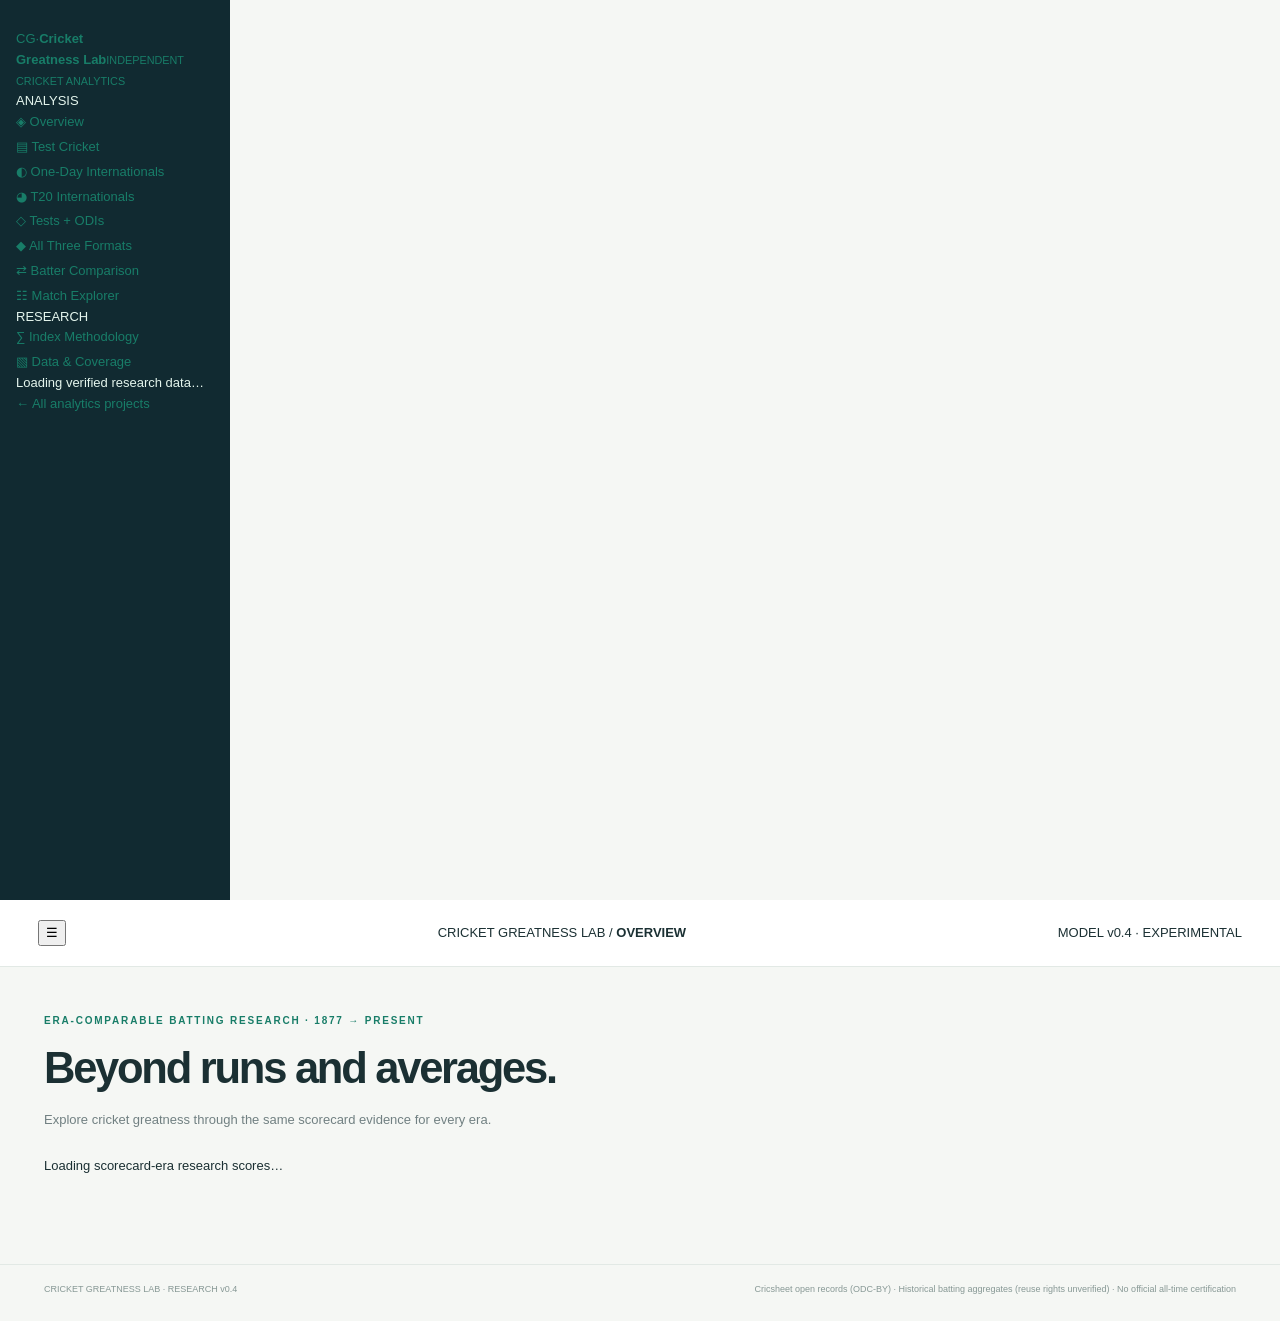
==== site/index.html @ 167ce380 "Replace split legacy homepage with one unified cricket greatness application shell and navigation" ====
<!doctype html>
<html lang="en">
<head>
  <meta charset="utf-8"><meta name="viewport" content="width=device-width,initial-scale=1">
  <meta name="description" content="Cricket Greatness Lab: one transparent scorecard-era analytical model for Test, ODI and T20I batting greatness, team carry, peak and career value.">
  <title>Cricket Greatness Lab · Independent Batting Research</title>
  <link rel="stylesheet" href="assets/styles.css">
</head>
<body>
<div class="app-shell">
  <aside class="sidebar" id="sidebar">
    <a class="brand" href="#overview" aria-label="Cricket Greatness Lab home"><span class="brand-mark">CG<span>·</span></span><span class="brand-text"><strong>Cricket<br>Greatness Lab</strong><small>INDEPENDENT CRICKET ANALYTICS</small></span></a>
    <div class="nav-title">ANALYSIS</div>
    <nav id="navigation" aria-label="Main navigation">
      <a href="#overview" data-view="overview"><span class="nav-symbol">◈</span> Overview</a>
      <a href="#test" data-view="test"><span class="nav-symbol">▤</span> Test Cricket</a>
      <a href="#odi" data-view="odi"><span class="nav-symbol">◐</span> One-Day Internationals</a>
      <a href="#t20i" data-view="t20i"><span class="nav-symbol">◕</span> T20 Internationals</a>
      <a href="#test_odi" data-view="test_odi"><span class="nav-symbol">◇</span> Tests + ODIs</a>
      <a href="#all_three" data-view="all_three"><span class="nav-symbol">◆</span> All Three Formats</a>
      <a href="#compare" data-view="compare"><span class="nav-symbol">⇄</span> Batter Comparison</a>
      <a href="#matches" data-view="matches"><span class="nav-symbol">☷</span> Match Explorer</a>
    </nav>
    <div class="nav-title">RESEARCH</div>
    <nav aria-label="Research navigation">
      <a href="#methodology" data-view="methodology"><span class="nav-symbol">∑</span> Index Methodology</a>
      <a href="#coverage" data-view="coverage"><span class="nav-symbol">▧</span> Data &amp; Coverage</a>
    </nav>
    <div class="sidebar-bottom"><span class="status-dot"></span> <span id="sidebar-status">Loading verified research data…</span><a href="https://randomquestions-projects.github.io/">← All analytics projects</a></div>
  </aside>
  <div class="workspace">
    <header class="topbar"><button type="button" id="menu-button" aria-label="Toggle navigation" aria-expanded="false">☰</button><span>CRICKET GREATNESS LAB / <b id="breadcrumb">OVERVIEW</b></span><span class="topbadge">MODEL v0.4 · EXPERIMENTAL</span></header>
    <main id="content" tabindex="-1">
      <div id="page-header" class="hero"><div class="eyebrow">ERA-COMPARABLE BATTING RESEARCH · 1877 → PRESENT</div><h1>Beyond runs and averages.</h1><p>Explore cricket greatness through the same scorecard evidence for every era.</p></div>
      <div id="research-notice" role="status" class="research-notice">Loading scorecard-era research scores…</div>
      <div id="page-body"></div>
    </main>
    <footer class="footer"><span>CRICKET GREATNESS LAB · RESEARCH v0.4</span><span>Cricsheet open records (ODC-BY) · Historical batting aggregates (reuse rights unverified) · No official all-time certification</span></footer>
  </div>
</div>
<script defer src="assets/app.js"></script>
</body>
</html>
---- site/assets/styles.css ----
:root{--bg:#f5f7f4;--white:#fff;--ink:#1b3033;--muted:#718082;--line:#e2e9e5;--teal:#187d68;--mint:#ddf2e8;--dark:#112a31}*{box-sizing:border-box}html{scroll-behavior:smooth}body{margin:0;background:var(--bg);color:var(--ink);font:13px/1.6 -apple-system,BlinkMacSystemFont,'Segoe UI',sans-serif}button,input,select{font:inherit}button{cursor:pointer}a{color:var(--teal);text-decoration:none}a:hover{text-decoration:underline}.layout{display:flex;min-height:100vh}.sidebar{position:sticky;top:0;width:230px;flex:0 0 230px;background:var(--dark);color:#e4f5ed;height:100vh;overflow:auto;padding:29px 16px 17px;display:flex;flex-direction:column}.identity{display:flex;gap:10px;align-items:center;padding:0 7px 24px;border-bottom:1px solid #36545a}.logo{font-weight:900;font-size:24px;letter-spacing:-3px;color:#224e45;background:#d8f0e5;padding:9px 11px;border-radius:10px}.logo span{color:#b89255}.identity strong{display:block;line-height:1.18;font-size:14px}.identity small{display:block;color:#88acaa;font-size:7px;letter-spacing:.11em;margin-top:5px}.sidebar-section{margin:24px 10px 8px;color:#789fa0;font-weight:800;letter-spacing:.18em;font-size:9px}.sidebar nav{display:grid;gap:4px}.sidebar nav button{background:transparent;color:#b7d0ce;text-align:left;border:0;border-radius:6px;padding:10px 11px;font-size:12px;font-weight:600}.sidebar nav button:hover,.sidebar nav button.active{background:#295249;color:white}.sidebar nav button span{display:inline-block;width:23px;color:#81b1a7;font-size:16px}.sidebar-foot{margin-top:auto;padding:16px 8px 0;border-top:1px solid #37535a;display:flex;flex-wrap:wrap;align-items:center;gap:6px;color:#a0babb;font-size:10px}.sidebar-foot a{width:100%;color:#8dd0b1}.live-dot{width:7px;height:7px;border-radius:100%;background:#dfb36b}.main-shell{min-width:0;flex:1}.topbar{height:67px;position:sticky;top:0;z-index:4;background:rgba(255,255,255,.96);border-bottom:1px solid var(--line);display:flex;align-items:center;justify-content:space-between;padding:0 38px;backdrop-filter:blur(8px)}.breadcrumbs{color:#849797;font-size:10px;letter-spacing:.16em;font-weight:800}.breadcrumbs span{color:#375757}.top-right{display:flex;align-items:center;gap:14px}.pill{background:#e6f5ed;color:#33765e;border-radius:30px;padding:5px 10px;font-size:9px;font-weight:800;letter-spacing:.07em}.avatar{background:#275248;color:#d4f1e3;border-radius:50%;padding:8px;font-size:10px;font-weight:800}.mobile-menu{display:none}main{max-width:1350px;margin:0 auto;padding:46px 44px 87px}.hero{margin-bottom:23px}.eyebrow{font-size:10px;font-weight:800;letter-spacing:.18em;color:var(--teal);margin-bottom:15px}.dash{color:#a2b9b0;margin:0 8px}.hero h1{max-width:920px;font-size:clamp(30px,3.4vw,47px);line-height:1.13;letter-spacing:-.052em;margin:0 0 15px;font-weight:800}.hero h1 em{font:italic 1.19em Georgia,serif;color:var(--teal)}.hero p{max-width:750px;color:var(--muted);font-size:13px;line-height:1.9;margin:0}.notice{padding:12px 15px;background:#fffcf1;border:1px solid #ece3c9;border-radius:8px;color:#6d633e;font-size:11.5px;margin-bottom:22px}.notice.ok{background:#edf8f2;border-color:#cbe8d8;color:#266c55}.stat-grid,.cards-three,.method-grid{display:grid;grid-template-columns:repeat(4,minmax(0,1fr));gap:13px;margin:18px 0}.cards-three,.method-grid{grid-template-columns:repeat(3,minmax(0,1fr))}.stat,.card,.method-card,.link-card,.call{background:white;border:1px solid var(--line);border-radius:10px;box-shadow:0 5px 24px #143c2d06}.stat{padding:18px}.stat .lab,.k-label{font-size:9px;letter-spacing:.11em;color:var(--teal);font-weight:800;text-transform:uppercase}.stat .lab{color:var(--muted);margin-bottom:13px}.stat .value{font-size:26px;font-weight:800;letter-spacing:-.04em}.stat .sub,.soft{color:var(--muted);font-size:10.5px}.section{margin-top:28px}.section-heading{display:flex;align-items:center;justify-content:space-between;gap:15px;margin-bottom:13px}.section h2{margin:0;font-size:17px;letter-spacing:-.03em}.section-heading .sub{font-size:10px;color:var(--muted)}.takeaway{display:grid;grid-template-columns:1.2fr 1fr;gap:22px;align-items:center;background:#163a3c;color:white;padding:24px;border-radius:10px}.takeaway small{color:#76d5ae;font-size:9px;letter-spacing:.14em;font-weight:800}.takeaway h2{font-size:27px;line-height:1.2;margin:8px 0 10px;letter-spacing:-.035em}.takeaway p{font-size:11.5px;color:#b4d0cc;line-height:1.8;margin:0}.takeaway .evidence{display:grid;gap:9px}.insight{background:#ffffff0a;border:1px solid #406361;border-radius:7px;padding:11px;font-size:11px;color:#c4d9d4}.insight strong{color:white}.cards-two,.compare-choices,.rules{display:grid;grid-template-columns:repeat(2,minmax(0,1fr));gap:14px}.card-pad,.method-card,.call{padding:18px}.link-card{padding:16px;text-align:left;display:flex;flex-direction:column;min-height:110px;justify-content:space-between}.link-card strong{font-size:14px}.link-card p,.method-card p{font-size:11px;color:var(--muted);margin:5px 0;line-height:1.8}.link-card .arrow{color:var(--teal);font-weight:800}.link-card:hover{border-color:#80c3a9}.method-card h3{font-size:13px;margin:9px 0}.toolbar{display:flex;flex-wrap:wrap;gap:9px;background:white;border:1px solid var(--line);border-radius:9px;padding:14px;margin-bottom:12px;align-items:flex-end}.field{display:flex;flex-direction:column;gap:4px;min-width:112px}.field.grow{flex:1;min-width:180px}.field label{font-size:9px;color:#7b9590;letter-spacing:.09em;font-weight:800;text-transform:uppercase}.field input,.field select,.versus select{border:1px solid #d7e5de;background:#fbfdfc;border-radius:6px;color:#20443f;height:36px;padding:0 9px;min-width:0;outline:none}.field input:focus,.field select:focus,.versus select:focus{border-color:var(--teal)}.toolbar .count{font-size:10px;color:var(--muted);align-self:center;margin-left:auto}.table-wrap{overflow:auto;background:#fff;border:1px solid var(--line);border-radius:9px}.rank-table{border-collapse:collapse;width:100%;min-width:730px;font-size:11.5px}.rank-table th{position:sticky;top:0;background:#f9fbfa;text-align:left;color:#6b8480;font-size:9px;text-transform:uppercase;letter-spacing:.05em;white-space:nowrap}.rank-table th,.rank-table td{padding:12px;border-bottom:1px solid #edf1ee;white-space:nowrap}.rank-table tr:hover td{background:#f6faf7}.rank-table td.num,.rank-table th.num{text-align:right;font-variant-numeric:tabular-nums}.rank-table .rank{color:#8ea09f;font-size:10px}.rank-table .player-link{font-weight:800;color:#184b46;padding:0;border:0;background:none}.rank-table .primary-val{font-weight:800;color:var(--teal)}.rank-table th button{border:0;background:none;color:inherit;letter-spacing:inherit;text-transform:inherit;font-size:inherit;font-weight:800;padding:0}.rank-table .meter{display:inline-flex;width:65px;height:5px;background:#eaf3ee;vertical-align:middle;margin-right:7px}.rank-table .fill{background:#238c71;height:100%}.chart-card{padding:20px}.chart-caption{display:flex;justify-content:space-between;gap:12px}.bar-chart{display:grid;gap:10px;margin-top:17px}.barrow{display:grid;grid-template-columns:145px 1fr 42px;align-items:center;gap:9px;font-size:10px}.barname{white-space:nowrap;overflow:hidden;text-overflow:ellipsis;font-weight:700}.bartrack{height:10px;background:#e9f1ec;border-radius:4px}.barvalue{height:100%;background:linear-gradient(90deg,#25876e,#8bc5a8);border-radius:4px;min-width:2px}.barrow:first-child .barvalue{background:#ce9c5a}.barlabel{text-align:right;font-weight:800}.empty{border:1px dashed #aac7b6;border-radius:8px;padding:25px;background:#fcfefa;color:#56736b}.empty strong{display:block;color:#234a42;font-size:15px;margin-bottom:7px}.empty p{max-width:650px;margin:0 0 10px;font-size:11.5px}.empty code,.equation{background:#eaf2ed;color:#226e59;border-radius:4px;padding:4px 6px}.equation{padding:16px;display:block;white-space:pre-wrap;line-height:1.8;font:600 12px/1.9 ui-monospace,SFMono-Regular,monospace}.tag{padding:4px 7px;background:var(--mint);color:#2d7159;border-radius:4px;font-weight:800;font-size:9px}.tag.warn{background:#fff0d5;color:#9c7333}.evidence-number{font-size:27px;font-weight:800}.source-note,.footnote{font-size:10.5px;color:var(--muted);line-height:1.8}.rule{border-left:2px solid #4aaf89;background:white;border-radius:0 8px 8px 0;padding:12px 17px}.rule time{font-weight:800;color:var(--teal);font-size:10px}.rule strong{display:block;font-size:12px;margin:3px 0}.rule p{font-size:11px;color:var(--muted);margin:0}.data-list{display:grid;gap:9px}.data-item{background:white;border:1px solid var(--line);border-radius:9px;padding:15px;display:flex;align-items:center;gap:14px}.data-item p{color:var(--muted);font-size:11px;margin:4px 0}.data-item a{margin-left:auto;white-space:nowrap;font-size:10px}.versus{background:#edf7f2;border-radius:9px;padding:15px}.versus strong{display:block;color:#437361;font-size:10px;margin-bottom:8px}.versus select{background:white;width:100%;height:41px}.metric-battle{display:grid;grid-template-columns:1fr 120px 1fr;gap:12px;align-items:center;padding:12px;border-bottom:1px solid #edf1ec}.metric-battle>div:first-child{text-align:right;font-size:15px;font-weight:800}.metric-battle>div:last-child{font-size:15px;font-weight:800}.metric-name{text-align:center;font-size:10px;color:var(--muted)}.winner{color:var(--teal)}.split-note,.note-list{color:var(--muted);font-size:11px;line-height:1.9}.linegraph{display:block;width:100%;height:auto;max-height:280px}.slider-box{display:flex;align-items:center;gap:12px;background:#edf7f1;padding:12px;border-radius:8px;font-size:11px;margin:11px 0}.slider-box input{flex:1;accent-color:var(--teal)}.warning-text{color:#976d37;font-size:10px}.footer{border-top:1px solid var(--line);padding:17px 44px 25px;font-size:9px;color:#879895;display:flex;justify-content:space-between;gap:12px}.dim{font-weight:400}.call p{font-size:11.5px;color:var(--muted);line-height:1.9}.call h3{margin:0 0 8px;font-size:15px}.accent{color:var(--teal)}@media(max-width:1120px){.sidebar{width:205px;flex-basis:205px}main{padding:31px 24px 70px}.topbar{padding:0 24px}.barrow{grid-template-columns:115px 1fr 37px}}@media(max-width:740px){.sidebar{position:fixed;left:0;z-index:9;width:245px;height:100vh;transform:translateX(-100%);transition:transform .2s}.sidebar.open{transform:none}.topbar{height:59px;padding:0 15px}.mobile-menu{display:inline-flex;background:none;border:0;font-size:19px;margin-right:8px;color:#2b514a}.breadcrumbs{flex:1;font-size:8px}.avatar{display:none}main{padding:27px 15px 55px}.hero h1{font-size:35px}.hero p{font-size:12px}.stat-grid{grid-template-columns:repeat(2,minmax(0,1fr));gap:8px}.stat{padding:12px}.stat .value{font-size:22px}.takeaway{grid-template-columns:1fr;padding:18px}.takeaway h2{font-size:23px}.cards-two,.cards-three,.method-grid,.compare-choices,.rules{grid-template-columns:1fr}.barrow{grid-template-columns:113px 1fr 34px}.footer{padding:18px 16px;flex-direction:column}.metric-battle{grid-template-columns:1fr 80px 1fr}.data-item{flex-wrap:wrap}.data-item a{margin-left:0}.toolbar .count{margin:0}.linegraph{max-height:190px}}@media(prefers-reduced-motion:reduce){*{scroll-behavior:auto;transition:none!important}}
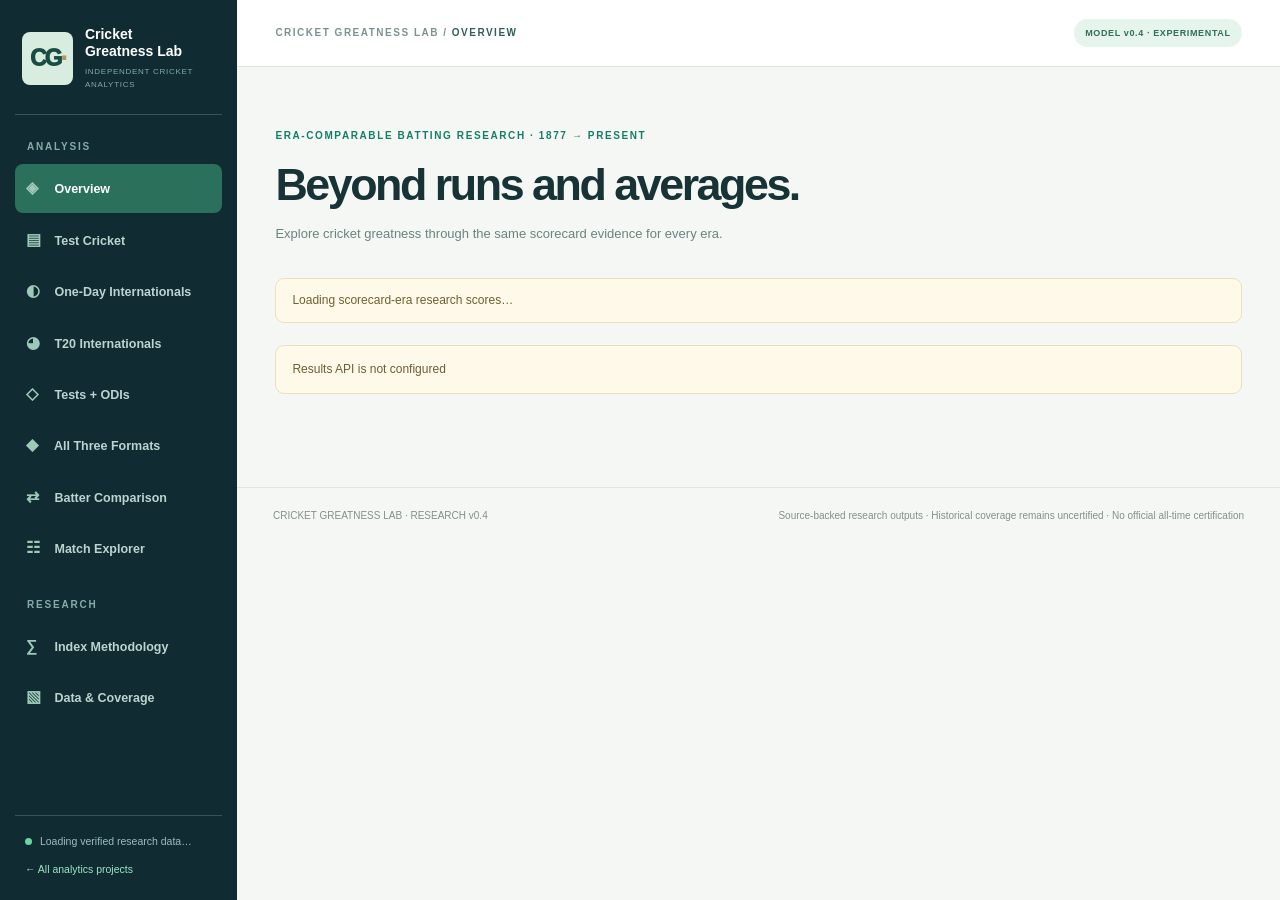
==== commit 8c5f9947: "Stage cricket UI which fetches bounded API outputs instead of public data bundles" ====
--- a/site/index.html
+++ b/site/index.html
@@ -35,9 +35,11 @@
       <div id="research-notice" role="status" class="research-notice">Loading scorecard-era research scores…</div>
       <div id="page-body"></div>
     </main>
-    <footer class="footer"><span>CRICKET GREATNESS LAB · RESEARCH v0.4</span><span>Cricsheet open records (ODC-BY) · Historical batting aggregates (reuse rights unverified) · No official all-time certification</span></footer>
+    <footer class="footer"><span>CRICKET GREATNESS LAB · RESEARCH v0.4</span><span>Source-backed research outputs · Historical coverage remains uncertified · No official all-time certification</span></footer>
   </div>
 </div>
+<!-- Generated approved public API origin; never a private S3 URL. -->
+<script defer src="assets/config.js"></script>
 <script defer src="assets/app.js"></script>
 </body>
 </html>
--- a/site/assets/styles.css
+++ b/site/assets/styles.css
@@ -1 +1,16 @@
-:root{--bg:#f5f7f4;--white:#fff;--ink:#1b3033;--muted:#718082;--line:#e2e9e5;--teal:#187d68;--mint:#ddf2e8;--dark:#112a31}*{box-sizing:border-box}html{scroll-behavior:smooth}body{margin:0;background:var(--bg);color:var(--ink);font:13px/1.6 -apple-system,BlinkMacSystemFont,'Segoe UI',sans-serif}button,input,select{font:inherit}button{cursor:pointer}a{color:var(--teal);text-decoration:none}a:hover{text-decoration:underline}.layout{display:flex;min-height:100vh}.sidebar{position:sticky;top:0;width:230px;flex:0 0 230px;background:var(--dark);color:#e4f5ed;height:100vh;overflow:auto;padding:29px 16px 17px;display:flex;flex-direction:column}.identity{display:flex;gap:10px;align-items:center;padding:0 7px 24px;border-bottom:1px solid #36545a}.logo{font-weight:900;font-size:24px;letter-spacing:-3px;color:#224e45;background:#d8f0e5;padding:9px 11px;border-radius:10px}.logo span{color:#b89255}.identity strong{display:block;line-height:1.18;font-size:14px}.identity small{display:block;color:#88acaa;font-size:7px;letter-spacing:.11em;margin-top:5px}.sidebar-section{margin:24px 10px 8px;color:#789fa0;font-weight:800;letter-spacing:.18em;font-size:9px}.sidebar nav{display:grid;gap:4px}.sidebar nav button{background:transparent;color:#b7d0ce;text-align:left;border:0;border-radius:6px;padding:10px 11px;font-size:12px;font-weight:600}.sidebar nav button:hover,.sidebar nav button.active{background:#295249;color:white}.sidebar nav button span{display:inline-block;width:23px;color:#81b1a7;font-size:16px}.sidebar-foot{margin-top:auto;padding:16px 8px 0;border-top:1px solid #37535a;display:flex;flex-wrap:wrap;align-items:center;gap:6px;color:#a0babb;font-size:10px}.sidebar-foot a{width:100%;color:#8dd0b1}.live-dot{width:7px;height:7px;border-radius:100%;background:#dfb36b}.main-shell{min-width:0;flex:1}.topbar{height:67px;position:sticky;top:0;z-index:4;background:rgba(255,255,255,.96);border-bottom:1px solid var(--line);display:flex;align-items:center;justify-content:space-between;padding:0 38px;backdrop-filter:blur(8px)}.breadcrumbs{color:#849797;font-size:10px;letter-spacing:.16em;font-weight:800}.breadcrumbs span{color:#375757}.top-right{display:flex;align-items:center;gap:14px}.pill{background:#e6f5ed;color:#33765e;border-radius:30px;padding:5px 10px;font-size:9px;font-weight:800;letter-spacing:.07em}.avatar{background:#275248;color:#d4f1e3;border-radius:50%;padding:8px;font-size:10px;font-weight:800}.mobile-menu{display:none}main{max-width:1350px;margin:0 auto;padding:46px 44px 87px}.hero{margin-bottom:23px}.eyebrow{font-size:10px;font-weight:800;letter-spacing:.18em;color:var(--teal);margin-bottom:15px}.dash{color:#a2b9b0;margin:0 8px}.hero h1{max-width:920px;font-size:clamp(30px,3.4vw,47px);line-height:1.13;letter-spacing:-.052em;margin:0 0 15px;font-weight:800}.hero h1 em{font:italic 1.19em Georgia,serif;color:var(--teal)}.hero p{max-width:750px;color:var(--muted);font-size:13px;line-height:1.9;margin:0}.notice{padding:12px 15px;background:#fffcf1;border:1px solid #ece3c9;border-radius:8px;color:#6d633e;font-size:11.5px;margin-bottom:22px}.notice.ok{background:#edf8f2;border-color:#cbe8d8;color:#266c55}.stat-grid,.cards-three,.method-grid{display:grid;grid-template-columns:repeat(4,minmax(0,1fr));gap:13px;margin:18px 0}.cards-three,.method-grid{grid-template-columns:repeat(3,minmax(0,1fr))}.stat,.card,.method-card,.link-card,.call{background:white;border:1px solid var(--line);border-radius:10px;box-shadow:0 5px 24px #143c2d06}.stat{padding:18px}.stat .lab,.k-label{font-size:9px;letter-spacing:.11em;color:var(--teal);font-weight:800;text-transform:uppercase}.stat .lab{color:var(--muted);margin-bottom:13px}.stat .value{font-size:26px;font-weight:800;letter-spacing:-.04em}.stat .sub,.soft{color:var(--muted);font-size:10.5px}.section{margin-top:28px}.section-heading{display:flex;align-items:center;justify-content:space-between;gap:15px;margin-bottom:13px}.section h2{margin:0;font-size:17px;letter-spacing:-.03em}.section-heading .sub{font-size:10px;color:var(--muted)}.takeaway{display:grid;grid-template-columns:1.2fr 1fr;gap:22px;align-items:center;background:#163a3c;color:white;padding:24px;border-radius:10px}.takeaway small{color:#76d5ae;font-size:9px;letter-spacing:.14em;font-weight:800}.takeaway h2{font-size:27px;line-height:1.2;margin:8px 0 10px;letter-spacing:-.035em}.takeaway p{font-size:11.5px;color:#b4d0cc;line-height:1.8;margin:0}.takeaway .evidence{display:grid;gap:9px}.insight{background:#ffffff0a;border:1px solid #406361;border-radius:7px;padding:11px;font-size:11px;color:#c4d9d4}.insight strong{color:white}.cards-two,.compare-choices,.rules{display:grid;grid-template-columns:repeat(2,minmax(0,1fr));gap:14px}.card-pad,.method-card,.call{padding:18px}.link-card{padding:16px;text-align:left;display:flex;flex-direction:column;min-height:110px;justify-content:space-between}.link-card strong{font-size:14px}.link-card p,.method-card p{font-size:11px;color:var(--muted);margin:5px 0;line-height:1.8}.link-card .arrow{color:var(--teal);font-weight:800}.link-card:hover{border-color:#80c3a9}.method-card h3{font-size:13px;margin:9px 0}.toolbar{display:flex;flex-wrap:wrap;gap:9px;background:white;border:1px solid var(--line);border-radius:9px;padding:14px;margin-bottom:12px;align-items:flex-end}.field{display:flex;flex-direction:column;gap:4px;min-width:112px}.field.grow{flex:1;min-width:180px}.field label{font-size:9px;color:#7b9590;letter-spacing:.09em;font-weight:800;text-transform:uppercase}.field input,.field select,.versus select{border:1px solid #d7e5de;background:#fbfdfc;border-radius:6px;color:#20443f;height:36px;padding:0 9px;min-width:0;outline:none}.field input:focus,.field select:focus,.versus select:focus{border-color:var(--teal)}.toolbar .count{font-size:10px;color:var(--muted);align-self:center;margin-left:auto}.table-wrap{overflow:auto;background:#fff;border:1px solid var(--line);border-radius:9px}.rank-table{border-collapse:collapse;width:100%;min-width:730px;font-size:11.5px}.rank-table th{position:sticky;top:0;background:#f9fbfa;text-align:left;color:#6b8480;font-size:9px;text-transform:uppercase;letter-spacing:.05em;white-space:nowrap}.rank-table th,.rank-table td{padding:12px;border-bottom:1px solid #edf1ee;white-space:nowrap}.rank-table tr:hover td{background:#f6faf7}.rank-table td.num,.rank-table th.num{text-align:right;font-variant-numeric:tabular-nums}.rank-table .rank{color:#8ea09f;font-size:10px}.rank-table .player-link{font-weight:800;color:#184b46;padding:0;border:0;background:none}.rank-table .primary-val{font-weight:800;color:var(--teal)}.rank-table th button{border:0;background:none;color:inherit;letter-spacing:inherit;text-transform:inherit;font-size:inherit;font-weight:800;padding:0}.rank-table .meter{display:inline-flex;width:65px;height:5px;background:#eaf3ee;vertical-align:middle;margin-right:7px}.rank-table .fill{background:#238c71;height:100%}.chart-card{padding:20px}.chart-caption{display:flex;justify-content:space-between;gap:12px}.bar-chart{display:grid;gap:10px;margin-top:17px}.barrow{display:grid;grid-template-columns:145px 1fr 42px;align-items:center;gap:9px;font-size:10px}.barname{white-space:nowrap;overflow:hidden;text-overflow:ellipsis;font-weight:700}.bartrack{height:10px;background:#e9f1ec;border-radius:4px}.barvalue{height:100%;background:linear-gradient(90deg,#25876e,#8bc5a8);border-radius:4px;min-width:2px}.barrow:first-child .barvalue{background:#ce9c5a}.barlabel{text-align:right;font-weight:800}.empty{border:1px dashed #aac7b6;border-radius:8px;padding:25px;background:#fcfefa;color:#56736b}.empty strong{display:block;color:#234a42;font-size:15px;margin-bottom:7px}.empty p{max-width:650px;margin:0 0 10px;font-size:11.5px}.empty code,.equation{background:#eaf2ed;color:#226e59;border-radius:4px;padding:4px 6px}.equation{padding:16px;display:block;white-space:pre-wrap;line-height:1.8;font:600 12px/1.9 ui-monospace,SFMono-Regular,monospace}.tag{padding:4px 7px;background:var(--mint);color:#2d7159;border-radius:4px;font-weight:800;font-size:9px}.tag.warn{background:#fff0d5;color:#9c7333}.evidence-number{font-size:27px;font-weight:800}.source-note,.footnote{font-size:10.5px;color:var(--muted);line-height:1.8}.rule{border-left:2px solid #4aaf89;background:white;border-radius:0 8px 8px 0;padding:12px 17px}.rule time{font-weight:800;color:var(--teal);font-size:10px}.rule strong{display:block;font-size:12px;margin:3px 0}.rule p{font-size:11px;color:var(--muted);margin:0}.data-list{display:grid;gap:9px}.data-item{background:white;border:1px solid var(--line);border-radius:9px;padding:15px;display:flex;align-items:center;gap:14px}.data-item p{color:var(--muted);font-size:11px;margin:4px 0}.data-item a{margin-left:auto;white-space:nowrap;font-size:10px}.versus{background:#edf7f2;border-radius:9px;padding:15px}.versus strong{display:block;color:#437361;font-size:10px;margin-bottom:8px}.versus select{background:white;width:100%;height:41px}.metric-battle{display:grid;grid-template-columns:1fr 120px 1fr;gap:12px;align-items:center;padding:12px;border-bottom:1px solid #edf1ec}.metric-battle>div:first-child{text-align:right;font-size:15px;font-weight:800}.metric-battle>div:last-child{font-size:15px;font-weight:800}.metric-name{text-align:center;font-size:10px;color:var(--muted)}.winner{color:var(--teal)}.split-note,.note-list{color:var(--muted);font-size:11px;line-height:1.9}.linegraph{display:block;width:100%;height:auto;max-height:280px}.slider-box{display:flex;align-items:center;gap:12px;background:#edf7f1;padding:12px;border-radius:8px;font-size:11px;margin:11px 0}.slider-box input{flex:1;accent-color:var(--teal)}.warning-text{color:#976d37;font-size:10px}.footer{border-top:1px solid var(--line);padding:17px 44px 25px;font-size:9px;color:#879895;display:flex;justify-content:space-between;gap:12px}.dim{font-weight:400}.call p{font-size:11.5px;color:var(--muted);line-height:1.9}.call h3{margin:0 0 8px;font-size:15px}.accent{color:var(--teal)}@media(max-width:1120px){.sidebar{width:205px;flex-basis:205px}main{padding:31px 24px 70px}.topbar{padding:0 24px}.barrow{grid-template-columns:115px 1fr 37px}}@media(max-width:740px){.sidebar{position:fixed;left:0;z-index:9;width:245px;height:100vh;transform:translateX(-100%);transition:transform .2s}.sidebar.open{transform:none}.topbar{height:59px;padding:0 15px}.mobile-menu{display:inline-flex;background:none;border:0;font-size:19px;margin-right:8px;color:#2b514a}.breadcrumbs{flex:1;font-size:8px}.avatar{display:none}main{padding:27px 15px 55px}.hero h1{font-size:35px}.hero p{font-size:12px}.stat-grid{grid-template-columns:repeat(2,minmax(0,1fr));gap:8px}.stat{padding:12px}.stat .value{font-size:22px}.takeaway{grid-template-columns:1fr;padding:18px}.takeaway h2{font-size:23px}.cards-two,.cards-three,.method-grid,.compare-choices,.rules{grid-template-columns:1fr}.barrow{grid-template-columns:113px 1fr 34px}.footer{padding:18px 16px;flex-direction:column}.metric-battle{grid-template-columns:1fr 80px 1fr}.data-item{flex-wrap:wrap}.data-item a{margin-left:0}.toolbar .count{margin:0}.linegraph{max-height:190px}}@media(prefers-reduced-motion:reduce){*{scroll-behavior:auto;transition:none!important}}
+:root{--page:#f5f7f4;--surface:#fff;--ink:#173336;--muted:#6b8381;--dark:#102c32;--line:#dce9e3;--accent:#147d69;--mint:#e6f4eb;--gold:#d8b779}
+*{box-sizing:border-box}html{scroll-behavior:smooth}body{margin:0;background:var(--page);color:var(--ink);font:14px/1.65 -apple-system,BlinkMacSystemFont,"Segoe UI",sans-serif}a{color:var(--accent);text-decoration:none}a:hover{text-decoration:underline}button,select,input{font:inherit}button{cursor:pointer}h1,h2,h3,h4{line-height:1.22;letter-spacing:-.025em}h2{font-size:22px;margin:0}h3{font-size:16px}p{margin:.7em 0}
+.app-shell{display:flex;min-height:100vh}.sidebar{position:sticky;top:0;flex:0 0 237px;width:237px;height:100vh;padding:26px 15px 18px;background:var(--dark);color:#e6f7ec;overflow:auto;display:flex;flex-direction:column;z-index:6}
+.brand{display:flex;align-items:center;gap:12px;padding:0 7px 23px;border-bottom:1px solid #36555a;color:#fff!important}.brand:hover{text-decoration:none}.brand-mark{background:#d8eddf;color:#194d42;letter-spacing:-2px;font-size:23px;font-weight:950;padding:8px;border-radius:8px}.brand-mark span{color:#b8955a}.brand-text strong{font-size:14px;display:block;line-height:1.2}.brand-text small{font-size:8px;letter-spacing:.09em;color:#82aaa5;display:block;margin-top:5px}.nav-title{letter-spacing:.18em;font-size:10px;font-weight:850;color:#86aca9;margin:24px 12px 9px}.sidebar nav{display:flex;flex-direction:column;gap:3px}.sidebar nav a{display:block;padding:11px 11px;border-radius:8px;color:#bbd4d0;font-size:12.5px;font-weight:650}.sidebar nav a:hover,.sidebar nav a.active{background:#2b705b;color:#fff;text-decoration:none}.nav-symbol{display:inline-block;width:25px;font-size:16px;color:#9dc9b7}.sidebar-bottom{margin-top:auto;border-top:1px solid #355459;padding:17px 10px 4px;font-size:10.5px;color:#9bbfba}.sidebar-bottom a{display:block;color:#9ee5c2;margin-top:10px}.status-dot{display:inline-block;width:7px;height:7px;background:#6ad79f;border-radius:50%;margin-right:5px}
+.workspace{min-width:0;flex:1}.topbar{height:67px;display:flex;align-items:center;justify-content:space-between;gap:10px;border-bottom:1px solid var(--line);background:#fff;padding:0 clamp(18px,3vw,44px);font-size:10px;color:#7a9391;letter-spacing:.15em;font-weight:800;position:sticky;top:0;z-index:3}.topbar b{color:#315e56}.topbadge{display:inline-block;background:#e5f5ec;color:#316f58;border-radius:20px;padding:7px 11px;font-size:9px;letter-spacing:.07em}.topbar button{display:none;background:none;border:0;font-size:20px}
+main{max-width:1430px;margin:auto;padding:35px clamp(18px,3vw,44px) 80px}.hero{padding:26px 0 23px}.eyebrow{font-size:10px;font-weight:850;letter-spacing:.16em;color:var(--accent);margin-bottom:12px}.hero h1{font-size:clamp(30px,3.5vw,48px);font-weight:850;letter-spacing:-.055em;margin:0 0 11px}.hero h1 em{font-family:Georgia,serif;font-weight:400;color:var(--accent)}.hero p{max-width:870px;color:var(--muted);line-height:1.8;font-size:13px}
+.research-notice{background:#fff9ea;border:1px solid #efdfbc;border-radius:9px;padding:12px 16px;margin:0 0 22px;color:#705f2d;font-size:12px}.research-notice.ready{background:#eaf7f0;border-color:#d0e9db;color:#286e53}
+.section{margin:29px 0}.section-head{display:flex;align-items:baseline;justify-content:space-between;gap:12px;margin-bottom:15px}.section-head>span{color:var(--muted);font-size:11px}.stat-grid{display:grid;grid-template-columns:repeat(4,minmax(0,1fr));gap:12px}.stat{background:white;border:1px solid var(--line);padding:18px;border-radius:10px}.stat small{display:block;color:#76918a;font-size:10px}.stat strong{display:block;font-size:26px;letter-spacing:-.05em;margin:7px 0}.stat span{display:block;color:var(--muted);font-size:10px}
+.panel,.leader,.view-card,.player-card{border:1px solid var(--line);border-radius:12px;background:var(--surface);box-shadow:0 5px 25px #194d3607}.panel,.player-card{padding:20px}.panel small,.leader small,.view-card small{font-size:10px;letter-spacing:.09em;font-weight:850;color:#187d66}.panel h3{margin:9px 0}.panel p,.view-card p,.leader p{color:var(--muted);line-height:1.75;font-size:12px}.panel.prose{line-height:1.95;font-size:13px}.trio,.view-grid{display:grid;grid-template-columns:repeat(3,minmax(0,1fr));gap:13px}.two,.player-grid{display:grid;grid-template-columns:repeat(2,minmax(0,1fr));gap:13px}.leader,.view-card{display:block;color:var(--ink);padding:23px;min-width:0}.leader:hover,.view-card:hover{text-decoration:none;border-color:#91c9b0;box-shadow:0 7px 24px #1b584018}.leader h3,.view-card strong{font-size:18px;color:#15302e;display:block;margin:12px 0 7px}.leader span,.view-card span{display:block;font-size:12px;color:var(--accent);font-weight:800;margin-top:13px}
+.adjustments{display:grid;grid-template-columns:repeat(2,minmax(0,1fr));gap:12px}.adjustment{background:white;border:1px solid var(--line);border-radius:10px;padding:17px}.adjustment b{display:block;color:#285749;font-size:14px}.adjustment p{color:#657e78;font-size:12px;line-height:1.8;margin:4px 0 0}
+.controls{display:flex;align-items:end;flex-wrap:wrap;gap:12px;background:white;border:1px solid var(--line);border-radius:10px;padding:16px;margin:12px 0}.controls label{font-size:10px;color:#506e62;font-weight:850;display:flex;flex-direction:column;gap:5px}.controls input,.controls select{min-width:158px;max-width:275px;border:1px solid #cdded4;border-radius:7px;padding:9px 11px;background:#fff;color:var(--ink)}.controls input:focus,.controls select:focus{outline:2px solid #b0d9c5;outline-offset:1px}.table-scroller{overflow:auto;background:white;border:1px solid var(--line);border-radius:10px}.table-scroller table{min-width:800px}table{width:100%;border-collapse:collapse}td,th{text-align:left;padding:11px 12px;font-size:11.5px;border-bottom:1px solid #e7eee9;white-space:nowrap}th{font-size:10px;font-weight:850;color:#66837a;background:#f3f8f4}td.figure{font-size:13px;font-weight:850;color:var(--accent)}tr:hover td{background:#f9fcfa}td .team{display:block;font-size:9px;color:var(--muted)}.text-link{border:0;background:none;padding:0;font-size:12px;color:var(--ink);font-weight:700;text-align:left}.text-link:hover{text-decoration:underline;color:var(--accent)}
+.note{color:var(--muted);font-size:11.5px;line-height:1.9}.callout{background:#fff9ea;border:1px solid #eddec0;border-radius:9px;padding:12px 16px;color:#6d5d31;font-size:12px;line-height:1.9;margin:13px 0}.mini-stats{display:grid;grid-template-columns:repeat(4,1fr);gap:10px}.mini-stats div{background:#eaf3ed;border-radius:8px;padding:15px}.mini-stats small{color:#6a8176;font-size:10px;display:block}.mini-stats strong{font-size:16px;display:block;margin-top:6px}
+.player-card{overflow:hidden}.player-card h3{font-size:20px;margin:7px 0 14px}.player-card>small{color:#718a80;font-size:10px}.player-card h4{margin:20px 0 9px}.player-card td,.player-card th{padding:8px;font-size:10.5px}.player-card table{table-layout:auto}.inline-metrics{display:grid;grid-template-columns:repeat(3,minmax(0,1fr));gap:7px}.inline-metrics div{border-radius:8px;background:#eff7f1;padding:11px;min-width:0}.inline-metrics small{display:block;font-size:9px;color:#647f74}.inline-metrics b{font-size:20px;display:block;color:var(--accent)}.value-pair{display:flex;flex-wrap:wrap;gap:9px;margin-top:13px}.value-pair span{background:#f4f6f3;padding:9px;border-radius:6px;font-size:11px}.pager{display:flex;gap:15px;align-items:center;justify-content:center;margin:18px 0;font-size:12px}.pager button{border:1px solid var(--line);padding:9px 14px;border-radius:7px;background:#fff}.pager button:disabled{opacity:.5;cursor:not-allowed}
+.footer{padding:20px 36px;border-top:1px solid var(--line);display:flex;gap:10px;justify-content:space-between;font-size:10px;color:#81918a}
+@media(max-width:1050px){.trio,.view-grid{grid-template-columns:repeat(2,minmax(0,1fr))}.stat-grid,.mini-stats{grid-template-columns:repeat(2,minmax(0,1fr))}}
+@media(max-width:770px){.sidebar{position:fixed;transform:translateX(-100%);transition:transform .2s ease;box-shadow:4px 0 28px #17382922}.sidebar.open{transform:translateX(0)}.topbar button{display:block}.topbar{font-size:9px;padding:0 14px}main{padding:18px 15px 50px}.hero{padding:19px 0}.trio,.view-grid,.two,.player-grid,.adjustments{grid-template-columns:1fr}.stat-grid,.mini-stats{grid-template-columns:repeat(2,minmax(0,1fr))}.section-head{align-items:start;flex-direction:column}.controls label,.controls input,.controls select{min-width:0;width:100%}.controls label{flex:1 1 150px}.footer{padding:16px;flex-direction:column}.topbadge{font-size:8px}}
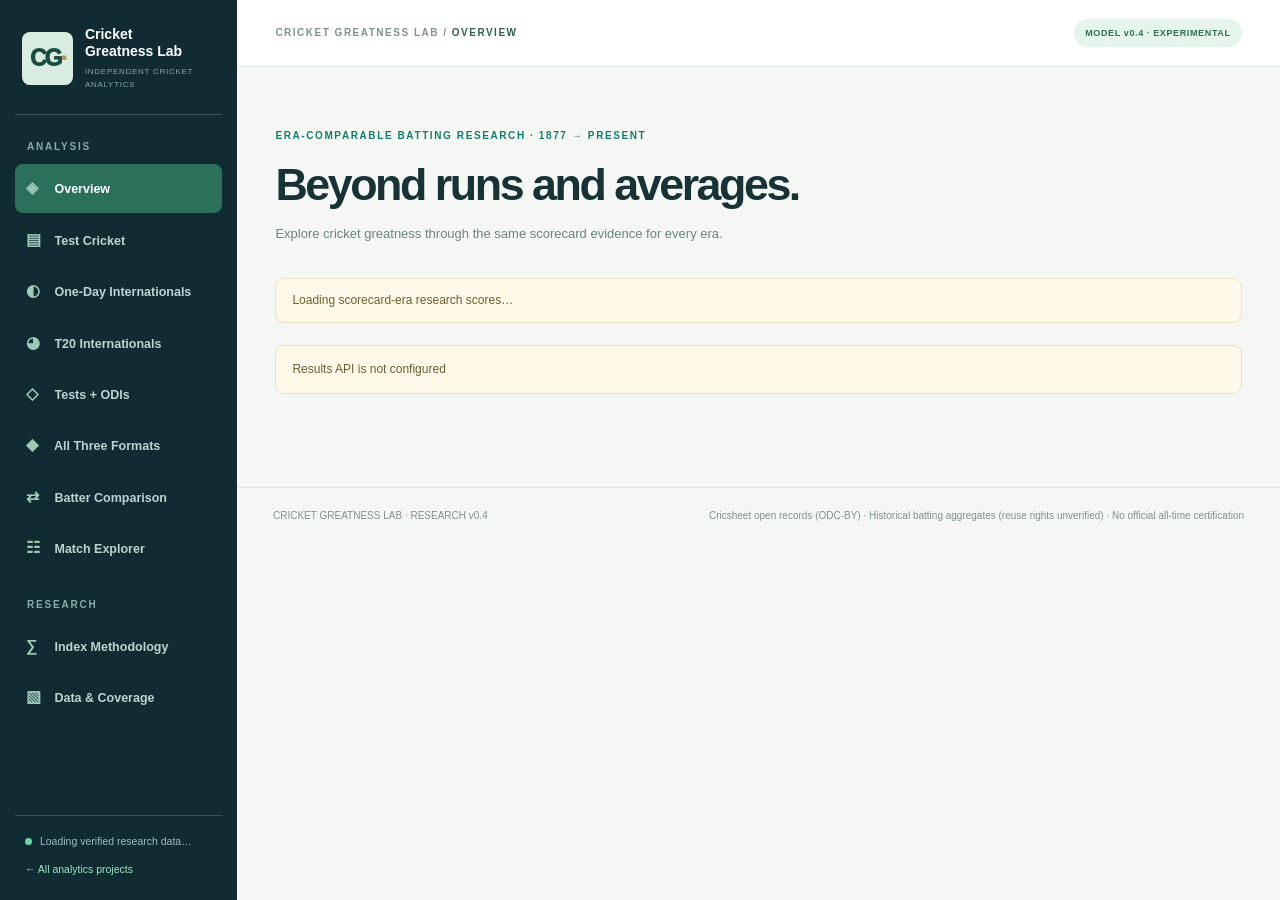
==== commit 3a51821f: "Stage private-owned API-only public cricket viewer with no static datasets" ====
--- a/site/index.html
+++ b/site/index.html
@@ -35,7 +35,7 @@
       <div id="research-notice" role="status" class="research-notice">Loading scorecard-era research scores…</div>
       <div id="page-body"></div>
     </main>
-    <footer class="footer"><span>CRICKET GREATNESS LAB · RESEARCH v0.4</span><span>Source-backed research outputs · Historical coverage remains uncertified · No official all-time certification</span></footer>
+    <footer class="footer"><span>CRICKET GREATNESS LAB · RESEARCH v0.4</span><span>Cricsheet open records (ODC-BY) · Historical batting aggregates (reuse rights unverified) · No official all-time certification</span></footer>
   </div>
 </div>
 <!-- Generated approved public API origin; never a private S3 URL. -->
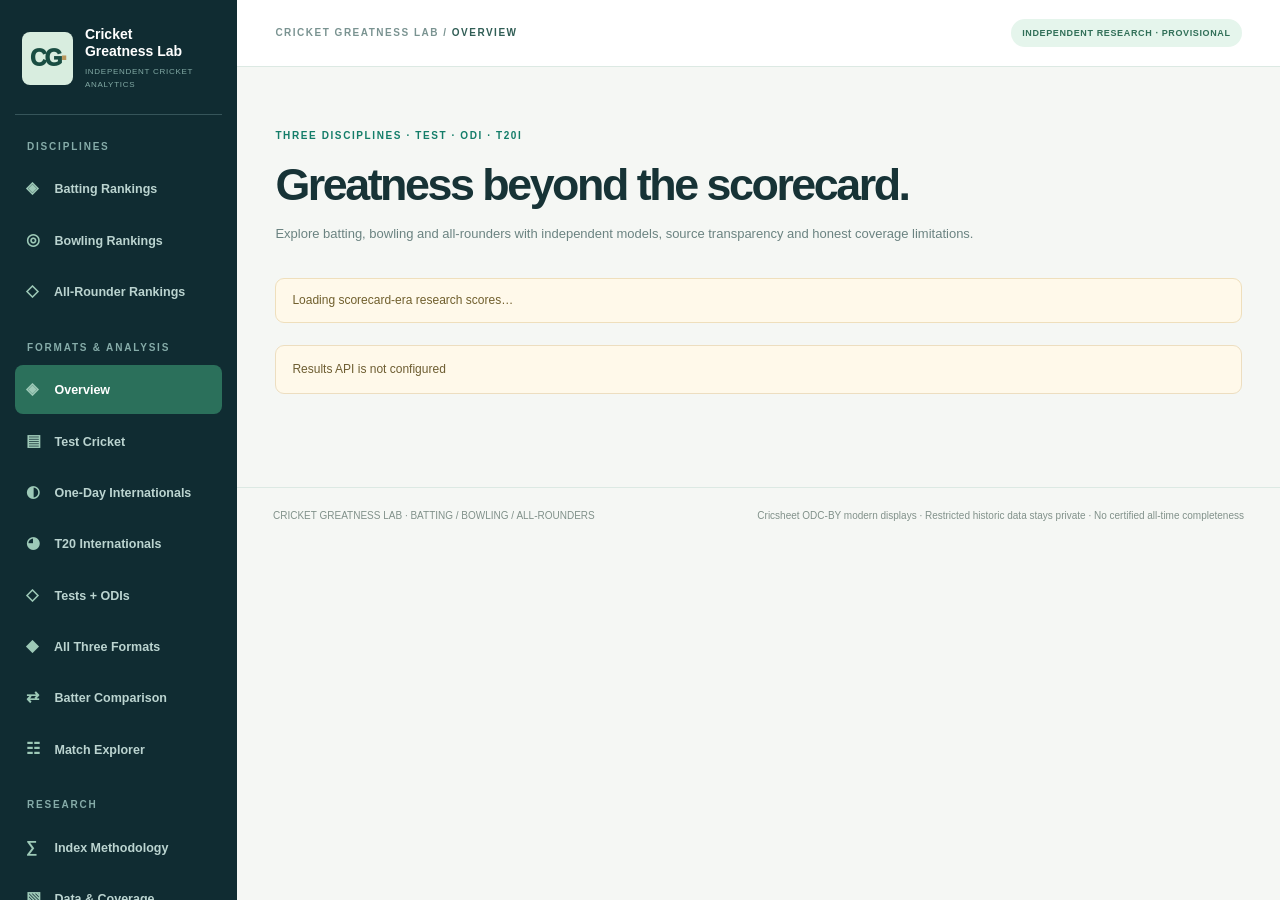
==== commit 40fa0fa4: "Update live cricket website layout and navigation for three research disciplines" ====
--- a/site/index.html
+++ b/site/index.html
@@ -2,15 +2,21 @@
 <html lang="en">
 <head>
   <meta charset="utf-8"><meta name="viewport" content="width=device-width,initial-scale=1">
-  <meta name="description" content="Cricket Greatness Lab: one transparent scorecard-era analytical model for Test, ODI and T20I batting greatness, team carry, peak and career value.">
-  <title>Cricket Greatness Lab · Independent Batting Research</title>
+  <meta name="description" content="Cricket Greatness Lab: independent batting, bowling and all-rounder rankings by Test, ODI and T20I with historical coverage and model limitations clearly labelled.">
+  <title>Cricket Greatness Lab · Batting, Bowling &amp; All-Rounders</title>
   <link rel="stylesheet" href="assets/styles.css">
 </head>
 <body>
 <div class="app-shell">
   <aside class="sidebar" id="sidebar">
     <a class="brand" href="#overview" aria-label="Cricket Greatness Lab home"><span class="brand-mark">CG<span>·</span></span><span class="brand-text"><strong>Cricket<br>Greatness Lab</strong><small>INDEPENDENT CRICKET ANALYTICS</small></span></a>
-    <div class="nav-title">ANALYSIS</div>
+    <div class="nav-title">DISCIPLINES</div>
+    <nav aria-label="Discipline navigation">
+      <a href="#test" data-view="test"><span class="nav-symbol">◈</span> Batting Rankings</a>
+      <a href="#bowling" data-view="bowling"><span class="nav-symbol">◎</span> Bowling Rankings</a>
+      <a href="#allrounder" data-view="allrounder"><span class="nav-symbol">◇</span> All-Rounder Rankings</a>
+    </nav>
+    <div class="nav-title">FORMATS &amp; ANALYSIS</div>
     <nav id="navigation" aria-label="Main navigation">
       <a href="#overview" data-view="overview"><span class="nav-symbol">◈</span> Overview</a>
       <a href="#test" data-view="test"><span class="nav-symbol">▤</span> Test Cricket</a>
@@ -29,13 +35,13 @@
     <div class="sidebar-bottom"><span class="status-dot"></span> <span id="sidebar-status">Loading verified research data…</span><a href="https://randomquestions-projects.github.io/">← All analytics projects</a></div>
   </aside>
   <div class="workspace">
-    <header class="topbar"><button type="button" id="menu-button" aria-label="Toggle navigation" aria-expanded="false">☰</button><span>CRICKET GREATNESS LAB / <b id="breadcrumb">OVERVIEW</b></span><span class="topbadge">MODEL v0.4 · EXPERIMENTAL</span></header>
+    <header class="topbar"><button type="button" id="menu-button" aria-label="Toggle navigation" aria-expanded="false">☰</button><span>CRICKET GREATNESS LAB / <b id="breadcrumb">OVERVIEW</b></span><span class="topbadge">INDEPENDENT RESEARCH · PROVISIONAL</span></header>
     <main id="content" tabindex="-1">
-      <div id="page-header" class="hero"><div class="eyebrow">ERA-COMPARABLE BATTING RESEARCH · 1877 → PRESENT</div><h1>Beyond runs and averages.</h1><p>Explore cricket greatness through the same scorecard evidence for every era.</p></div>
+      <div id="page-header" class="hero"><div class="eyebrow">THREE DISCIPLINES · TEST · ODI · T20I</div><h1>Greatness beyond the scorecard.</h1><p>Explore batting, bowling and all-rounders with independent models, source transparency and honest coverage limitations.</p></div>
       <div id="research-notice" role="status" class="research-notice">Loading scorecard-era research scores…</div>
       <div id="page-body"></div>
     </main>
-    <footer class="footer"><span>CRICKET GREATNESS LAB · RESEARCH v0.4</span><span>Cricsheet open records (ODC-BY) · Historical batting aggregates (reuse rights unverified) · No official all-time certification</span></footer>
+    <footer class="footer"><span>CRICKET GREATNESS LAB · BATTING / BOWLING / ALL-ROUNDERS</span><span>Cricsheet ODC-BY modern displays · Restricted historic data stays private · No certified all-time completeness</span></footer>
   </div>
 </div>
 <!-- Generated approved public API origin; never a private S3 URL. -->
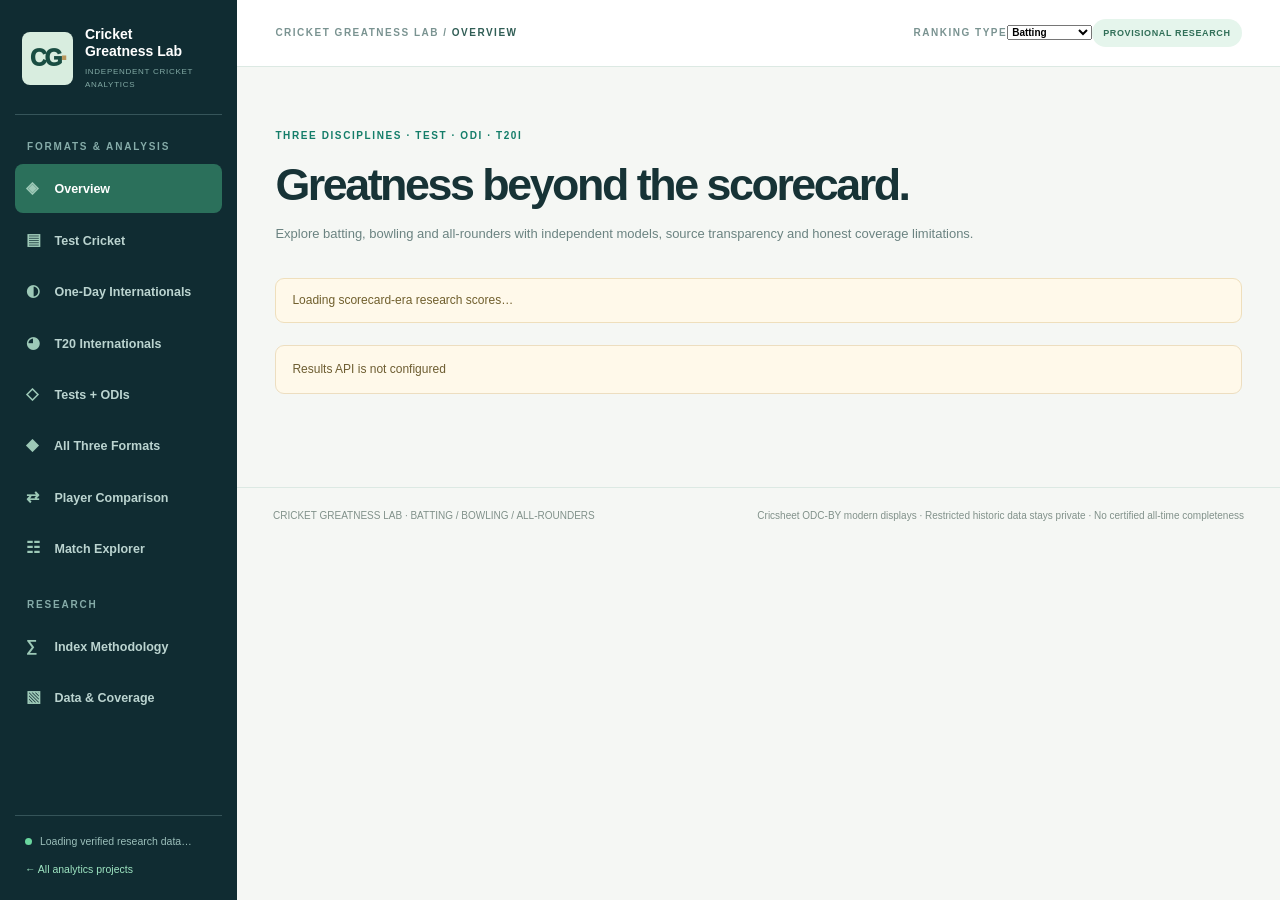
==== commit b475c219: "Remove separate discipline links; add persistent batting/bowling/allrounder selector and rename Play" ====
--- a/site/index.html
+++ b/site/index.html
@@ -10,12 +10,6 @@
 <div class="app-shell">
   <aside class="sidebar" id="sidebar">
     <a class="brand" href="#overview" aria-label="Cricket Greatness Lab home"><span class="brand-mark">CG<span>·</span></span><span class="brand-text"><strong>Cricket<br>Greatness Lab</strong><small>INDEPENDENT CRICKET ANALYTICS</small></span></a>
-    <div class="nav-title">DISCIPLINES</div>
-    <nav aria-label="Discipline navigation">
-      <a href="#test" data-view="test"><span class="nav-symbol">◈</span> Batting Rankings</a>
-      <a href="#bowling" data-view="bowling"><span class="nav-symbol">◎</span> Bowling Rankings</a>
-      <a href="#allrounder" data-view="allrounder"><span class="nav-symbol">◇</span> All-Rounder Rankings</a>
-    </nav>
     <div class="nav-title">FORMATS &amp; ANALYSIS</div>
     <nav id="navigation" aria-label="Main navigation">
       <a href="#overview" data-view="overview"><span class="nav-symbol">◈</span> Overview</a>
@@ -24,7 +18,7 @@
       <a href="#t20i" data-view="t20i"><span class="nav-symbol">◕</span> T20 Internationals</a>
       <a href="#test_odi" data-view="test_odi"><span class="nav-symbol">◇</span> Tests + ODIs</a>
       <a href="#all_three" data-view="all_three"><span class="nav-symbol">◆</span> All Three Formats</a>
-      <a href="#compare" data-view="compare"><span class="nav-symbol">⇄</span> Batter Comparison</a>
+      <a href="#compare" data-view="compare"><span class="nav-symbol">⇄</span> Player Comparison</a>
       <a href="#matches" data-view="matches"><span class="nav-symbol">☷</span> Match Explorer</a>
     </nav>
     <div class="nav-title">RESEARCH</div>
@@ -35,7 +29,7 @@
     <div class="sidebar-bottom"><span class="status-dot"></span> <span id="sidebar-status">Loading verified research data…</span><a href="https://randomquestions-projects.github.io/">← All analytics projects</a></div>
   </aside>
   <div class="workspace">
-    <header class="topbar"><button type="button" id="menu-button" aria-label="Toggle navigation" aria-expanded="false">☰</button><span>CRICKET GREATNESS LAB / <b id="breadcrumb">OVERVIEW</b></span><span class="topbadge">INDEPENDENT RESEARCH · PROVISIONAL</span></header>
+    <header class="topbar"><button type="button" id="menu-button" aria-label="Toggle navigation" aria-expanded="false">☰</button><span class="topbar-path">CRICKET GREATNESS LAB / <b id="breadcrumb">OVERVIEW</b></span><div class="topbar-actions"><label for="discipline-selector">RANKING TYPE</label><select id="discipline-selector" aria-label="Select ranking discipline"><option value="batting">Batting</option><option value="bowling">Bowling</option><option value="allrounder">All-Rounders</option></select><span class="topbadge">PROVISIONAL RESEARCH</span></div></header>
     <main id="content" tabindex="-1">
       <div id="page-header" class="hero"><div class="eyebrow">THREE DISCIPLINES · TEST · ODI · T20I</div><h1>Greatness beyond the scorecard.</h1><p>Explore batting, bowling and all-rounders with independent models, source transparency and honest coverage limitations.</p></div>
       <div id="research-notice" role="status" class="research-notice">Loading scorecard-era research scores…</div>
--- a/site/assets/styles.css
+++ b/site/assets/styles.css
@@ -14,3 +14,10 @@
 .footer{padding:20px 36px;border-top:1px solid var(--line);display:flex;gap:10px;justify-content:space-between;font-size:10px;color:#81918a}
 @media(max-width:1050px){.trio,.view-grid{grid-template-columns:repeat(2,minmax(0,1fr))}.stat-grid,.mini-stats{grid-template-columns:repeat(2,minmax(0,1fr))}}
 @media(max-width:770px){.sidebar{position:fixed;transform:translateX(-100%);transition:transform .2s ease;box-shadow:4px 0 28px #17382922}.sidebar.open{transform:translateX(0)}.topbar button{display:block}.topbar{font-size:9px;padding:0 14px}main{padding:18px 15px 50px}.hero{padding:19px 0}.trio,.view-grid,.two,.player-grid,.adjustments{grid-template-columns:1fr}.stat-grid,.mini-stats{grid-template-columns:repeat(2,minmax(0,1fr))}.section-head{align-items:start;flex-direction:column}.controls label,.controls input,.controls select{min-width:0;width:100%}.controls label{flex:1 1 150px}.footer{padding:16px;flex-direction:column}.topbadge{font-size:8px}}
+
+/* Three-discipline research previews: bounded display summaries only. */
+.research-metric-grid{display:grid;grid-template-columns:repeat(4,minmax(0,1fr));gap:10px}
+.research-metric-grid div{border:1px solid var(--line);background:#f6faf8;border-radius:8px;padding:13px}
+.research-metric-grid small{display:block;font-size:10px;color:var(--muted)}
+.research-metric-grid b{display:block;font-size:20px;margin-top:4px;color:var(--accent)}
+@media(max-width:880px){.research-metric-grid{grid-template-columns:repeat(2,minmax(0,1fr))}}
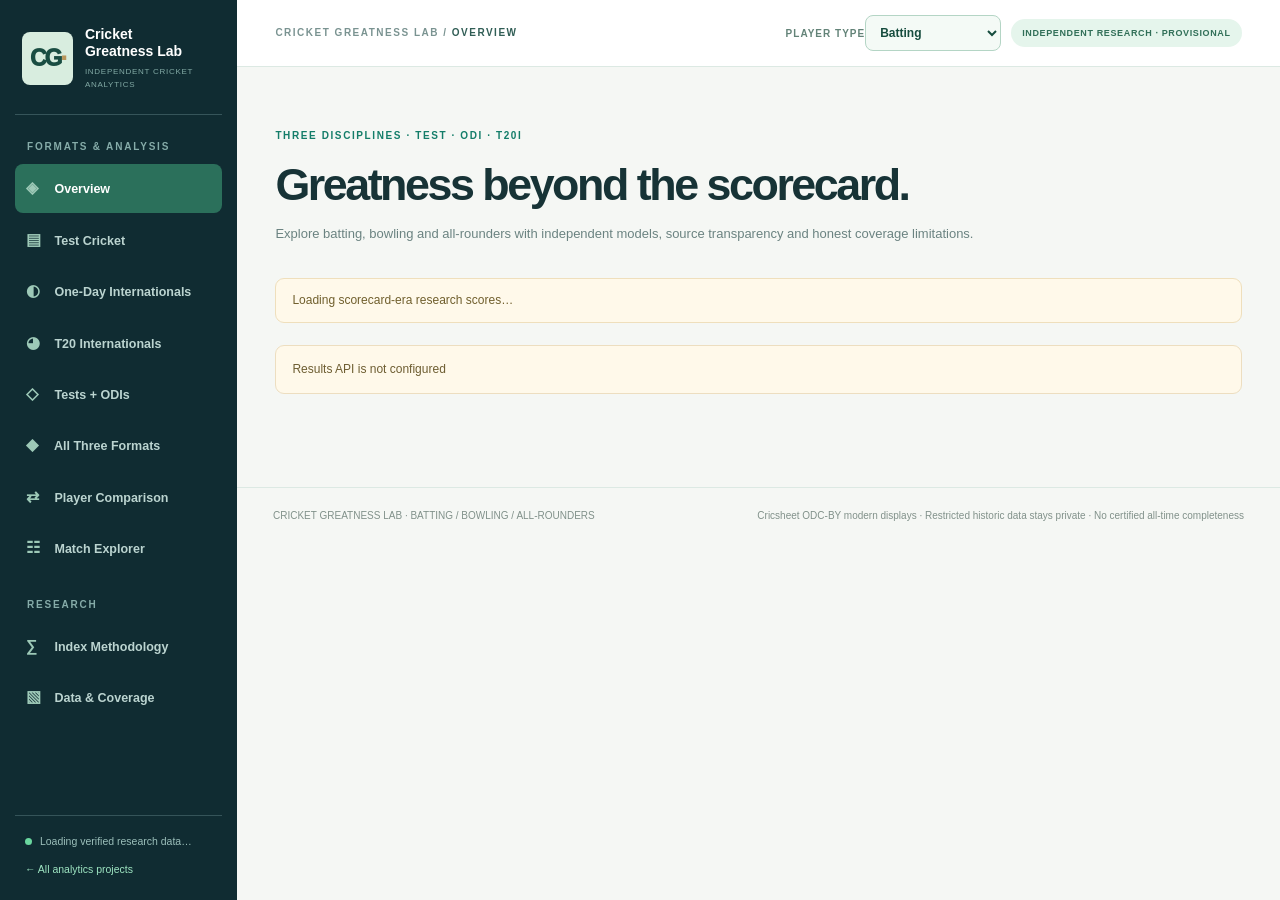
==== commit e423f2c9: "Replace sidebar discipline tabs with single persistent player-type selector and rename Player Compar" ====
--- a/site/index.html
+++ b/site/index.html
@@ -29,7 +29,7 @@
     <div class="sidebar-bottom"><span class="status-dot"></span> <span id="sidebar-status">Loading verified research data…</span><a href="https://randomquestions-projects.github.io/">← All analytics projects</a></div>
   </aside>
   <div class="workspace">
-    <header class="topbar"><button type="button" id="menu-button" aria-label="Toggle navigation" aria-expanded="false">☰</button><span class="topbar-path">CRICKET GREATNESS LAB / <b id="breadcrumb">OVERVIEW</b></span><div class="topbar-actions"><label for="discipline-selector">RANKING TYPE</label><select id="discipline-selector" aria-label="Select ranking discipline"><option value="batting">Batting</option><option value="bowling">Bowling</option><option value="allrounder">All-Rounders</option></select><span class="topbadge">PROVISIONAL RESEARCH</span></div></header>
+    <header class="topbar"><button type="button" id="menu-button" aria-label="Toggle navigation" aria-expanded="false">☰</button><span>CRICKET GREATNESS LAB / <b id="breadcrumb">OVERVIEW</b></span><div class="topbar-actions"><label class="discipline-switch" for="global-discipline"><span>PLAYER TYPE</span><select id="global-discipline" aria-label="Player type"><option value="batting">Batting</option><option value="bowling">Bowling</option><option value="allrounder">All-Rounders</option></select></label><span class="topbadge">INDEPENDENT RESEARCH · PROVISIONAL</span></div></header>
     <main id="content" tabindex="-1">
       <div id="page-header" class="hero"><div class="eyebrow">THREE DISCIPLINES · TEST · ODI · T20I</div><h1>Greatness beyond the scorecard.</h1><p>Explore batting, bowling and all-rounders with independent models, source transparency and honest coverage limitations.</p></div>
       <div id="research-notice" role="status" class="research-notice">Loading scorecard-era research scores…</div>
--- a/site/assets/styles.css
+++ b/site/assets/styles.css
@@ -21,3 +21,34 @@
 .research-metric-grid small{display:block;font-size:10px;color:var(--muted)}
 .research-metric-grid b{display:block;font-size:20px;margin-top:4px;color:var(--accent)}
 @media(max-width:880px){.research-metric-grid{grid-template-columns:repeat(2,minmax(0,1fr))}}
+
+/* Unified format-first navigation with persistent discipline choice. */
+.topbar-actions{display:flex;align-items:center;justify-content:flex-end;gap:10px;min-width:0}
+.topbar-actions label{color:#638378;font-size:10px;white-space:nowrap;letter-spacing:.1em}
+.topbar-actions select{background:#f4faf6;border:1px solid #b4d5c5;border-radius:8px;
+ color:#164c3e;padding:9px 28px 9px 10px;font-weight:800;letter-spacing:normal;
+ font-size:12px;max-width:175px;cursor:pointer}
+.topbar-actions select:focus-visible{outline:2px solid #168468;outline-offset:2px}
+.topbar-path{white-space:nowrap;overflow:hidden;text-overflow:ellipsis}
+.comparison-selects{display:grid;grid-template-columns:repeat(2,minmax(0,1fr));gap:15px;margin:16px 0}
+.comparison-selects label{display:flex;flex-direction:column;gap:7px;font-size:11px;
+ font-weight:800;color:#496b60;background:#fff;border:1px solid var(--line);
+ border-radius:10px;padding:15px}
+.comparison-selects select{border:1px solid #cdded4;border-radius:7px;padding:11px;
+ background:#fff;color:var(--ink);width:100%;min-width:0}
+.comparison-side-buttons button.selected{background:var(--accent);border-color:var(--accent);color:#fff}
+.comparison-hit{margin-right:12px;margin-bottom:8px;display:inline-block;padding:4px}
+.empty-compare{color:var(--muted);min-height:160px;display:flex;align-items:center;justify-content:center}
+@media(max-width:850px){
+ .topbar{flex-wrap:wrap;height:auto;min-height:66px;padding-block:10px}
+ .topbar-actions{gap:6px}
+ .topbar-actions label{font-size:9px}
+ .topbar-actions select{max-width:145px;padding:7px}
+ .topbadge{display:none}
+}
+@media(max-width:620px){
+ .topbar-path{font-size:9px;max-width:45%}
+ .topbar-actions label{display:none}
+ .comparison-selects{grid-template-columns:1fr}
+ .topbar-actions select{max-width:130px}
+}
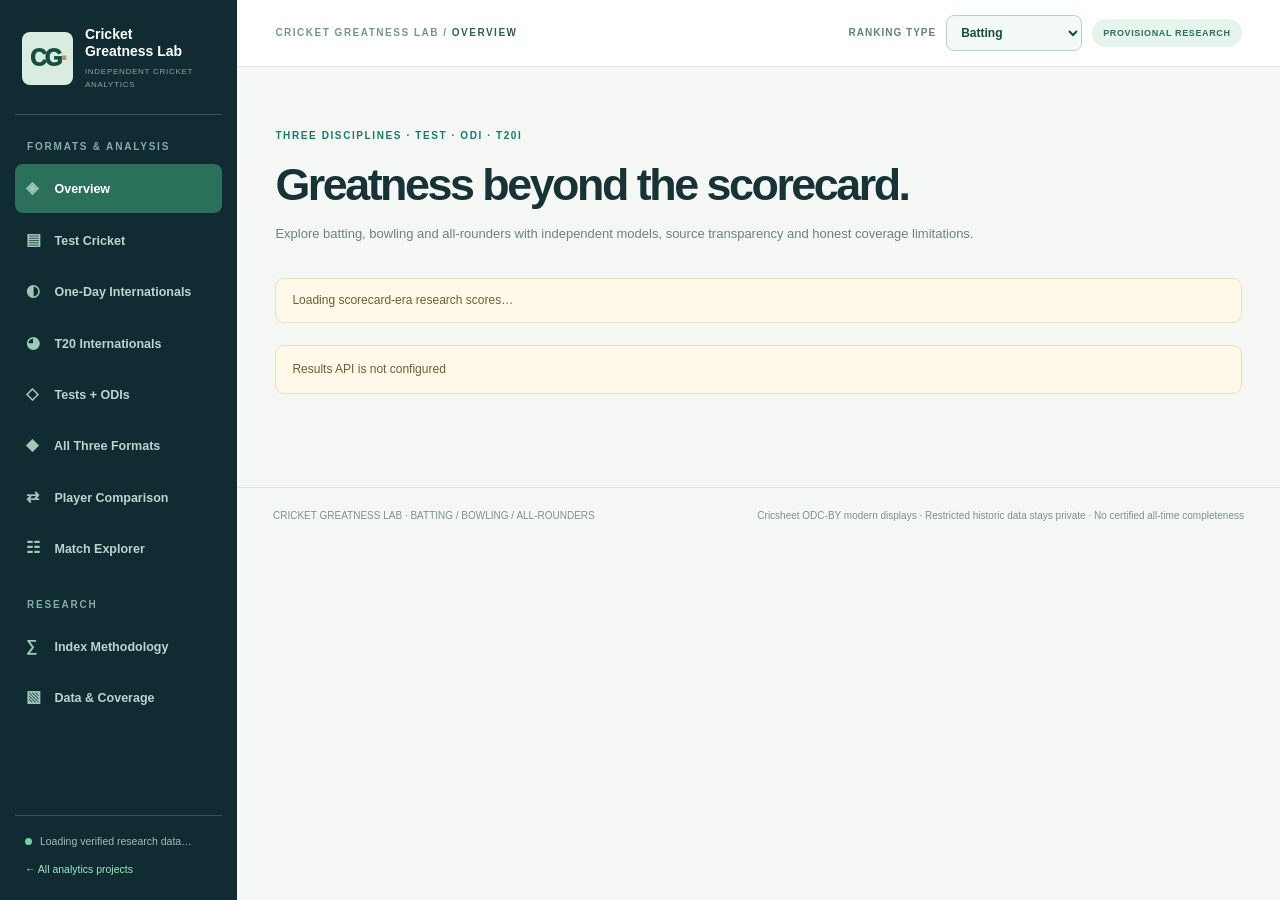
==== commit 67aba1f1: "Merge 429843fcb7c1b4c0f191b1fea417fab070b838ea into 5b897aa092e821dbe0e18c6a7f41d932bf023e4b" ====
--- a/site/index.html
+++ b/site/index.html
@@ -29,7 +29,7 @@
     <div class="sidebar-bottom"><span class="status-dot"></span> <span id="sidebar-status">Loading verified research data…</span><a href="https://randomquestions-projects.github.io/">← All analytics projects</a></div>
   </aside>
   <div class="workspace">
-    <header class="topbar"><button type="button" id="menu-button" aria-label="Toggle navigation" aria-expanded="false">☰</button><span>CRICKET GREATNESS LAB / <b id="breadcrumb">OVERVIEW</b></span><div class="topbar-actions"><label class="discipline-switch" for="global-discipline"><span>PLAYER TYPE</span><select id="global-discipline" aria-label="Player type"><option value="batting">Batting</option><option value="bowling">Bowling</option><option value="allrounder">All-Rounders</option></select></label><span class="topbadge">INDEPENDENT RESEARCH · PROVISIONAL</span></div></header>
+    <header class="topbar"><button type="button" id="menu-button" aria-label="Toggle navigation" aria-expanded="false">☰</button><span class="topbar-path">CRICKET GREATNESS LAB / <b id="breadcrumb">OVERVIEW</b></span><div class="topbar-actions"><label for="discipline-selector">RANKING TYPE</label><select id="discipline-selector" aria-label="Select ranking discipline"><option value="batting">Batting</option><option value="bowling">Bowling</option><option value="allrounder">All-Rounders</option></select><span class="topbadge">PROVISIONAL RESEARCH</span></div></header>
     <main id="content" tabindex="-1">
       <div id="page-header" class="hero"><div class="eyebrow">THREE DISCIPLINES · TEST · ODI · T20I</div><h1>Greatness beyond the scorecard.</h1><p>Explore batting, bowling and all-rounders with independent models, source transparency and honest coverage limitations.</p></div>
       <div id="research-notice" role="status" class="research-notice">Loading scorecard-era research scores…</div>
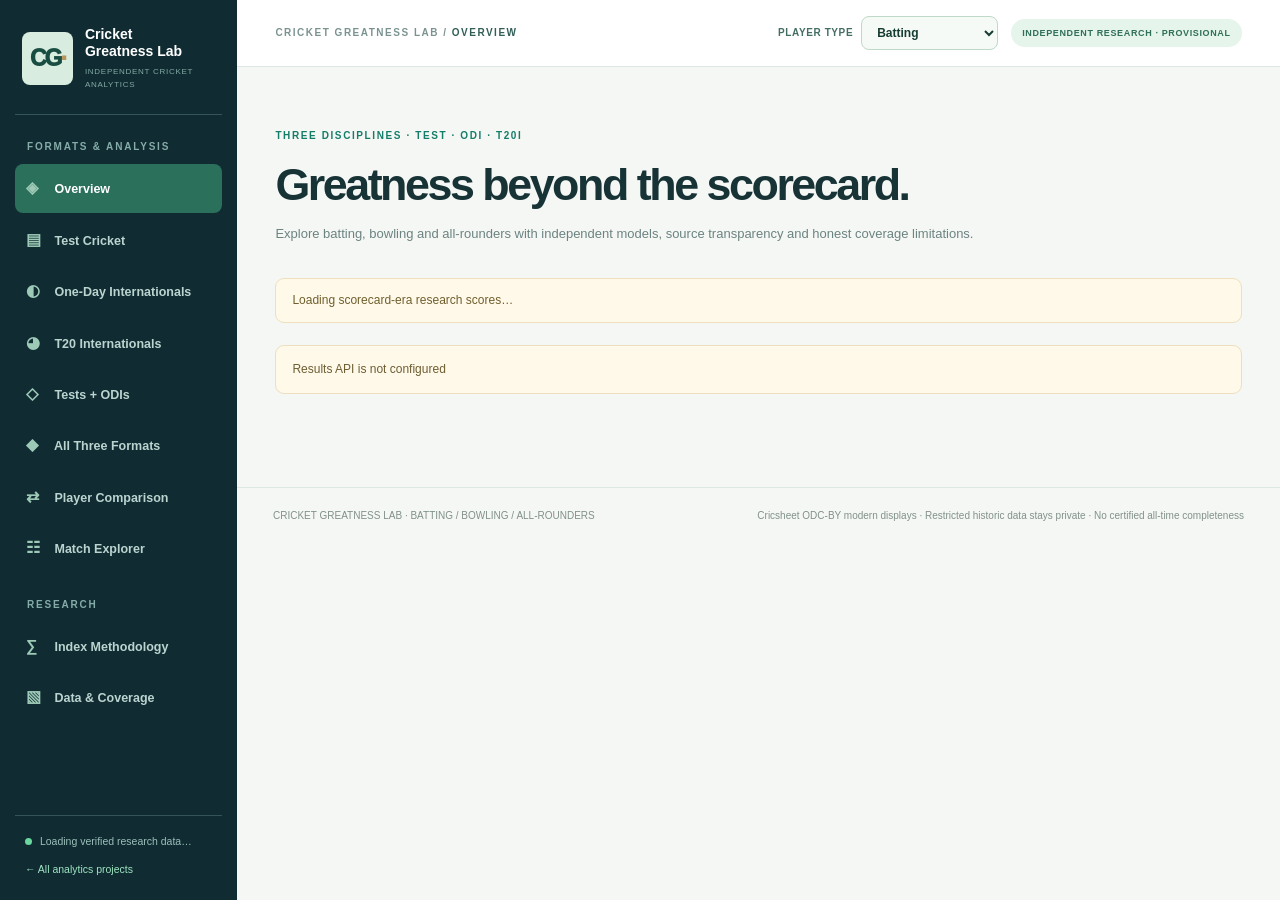
==== commit 716365a7: "Unify all cricket ranking pages and Player Comparison under a shared discipline selector (#10) * Rep" ====
--- a/site/index.html
+++ b/site/index.html
@@ -29,7 +29,7 @@
     <div class="sidebar-bottom"><span class="status-dot"></span> <span id="sidebar-status">Loading verified research data…</span><a href="https://randomquestions-projects.github.io/">← All analytics projects</a></div>
   </aside>
   <div class="workspace">
-    <header class="topbar"><button type="button" id="menu-button" aria-label="Toggle navigation" aria-expanded="false">☰</button><span class="topbar-path">CRICKET GREATNESS LAB / <b id="breadcrumb">OVERVIEW</b></span><div class="topbar-actions"><label for="discipline-selector">RANKING TYPE</label><select id="discipline-selector" aria-label="Select ranking discipline"><option value="batting">Batting</option><option value="bowling">Bowling</option><option value="allrounder">All-Rounders</option></select><span class="topbadge">PROVISIONAL RESEARCH</span></div></header>
+    <header class="topbar"><button type="button" id="menu-button" aria-label="Toggle navigation" aria-expanded="false">☰</button><span>CRICKET GREATNESS LAB / <b id="breadcrumb">OVERVIEW</b></span><div class="topbar-actions"><label class="discipline-switch" for="global-discipline"><span>PLAYER TYPE</span><select id="global-discipline" aria-label="Player type"><option value="batting">Batting</option><option value="bowling">Bowling</option><option value="allrounder">All-Rounders</option></select></label><span class="topbadge">INDEPENDENT RESEARCH · PROVISIONAL</span></div></header>
     <main id="content" tabindex="-1">
       <div id="page-header" class="hero"><div class="eyebrow">THREE DISCIPLINES · TEST · ODI · T20I</div><h1>Greatness beyond the scorecard.</h1><p>Explore batting, bowling and all-rounders with independent models, source transparency and honest coverage limitations.</p></div>
       <div id="research-notice" role="status" class="research-notice">Loading scorecard-era research scores…</div>
--- a/site/assets/styles.css
+++ b/site/assets/styles.css
@@ -22,33 +22,17 @@
 .research-metric-grid b{display:block;font-size:20px;margin-top:4px;color:var(--accent)}
 @media(max-width:880px){.research-metric-grid{grid-template-columns:repeat(2,minmax(0,1fr))}}
 
-/* Unified format-first navigation with persistent discipline choice. */
-.topbar-actions{display:flex;align-items:center;justify-content:flex-end;gap:10px;min-width:0}
-.topbar-actions label{color:#638378;font-size:10px;white-space:nowrap;letter-spacing:.1em}
-.topbar-actions select{background:#f4faf6;border:1px solid #b4d5c5;border-radius:8px;
- color:#164c3e;padding:9px 28px 9px 10px;font-weight:800;letter-spacing:normal;
- font-size:12px;max-width:175px;cursor:pointer}
-.topbar-actions select:focus-visible{outline:2px solid #168468;outline-offset:2px}
-.topbar-path{white-space:nowrap;overflow:hidden;text-overflow:ellipsis}
-.comparison-selects{display:grid;grid-template-columns:repeat(2,minmax(0,1fr));gap:15px;margin:16px 0}
-.comparison-selects label{display:flex;flex-direction:column;gap:7px;font-size:11px;
- font-weight:800;color:#496b60;background:#fff;border:1px solid var(--line);
- border-radius:10px;padding:15px}
-.comparison-selects select{border:1px solid #cdded4;border-radius:7px;padding:11px;
- background:#fff;color:var(--ink);width:100%;min-width:0}
-.comparison-side-buttons button.selected{background:var(--accent);border-color:var(--accent);color:#fff}
-.comparison-hit{margin-right:12px;margin-bottom:8px;display:inline-block;padding:4px}
-.empty-compare{color:var(--muted);min-height:160px;display:flex;align-items:center;justify-content:center}
-@media(max-width:850px){
- .topbar{flex-wrap:wrap;height:auto;min-height:66px;padding-block:10px}
- .topbar-actions{gap:6px}
- .topbar-actions label{font-size:9px}
- .topbar-actions select{max-width:145px;padding:7px}
- .topbadge{display:none}
-}
-@media(max-width:620px){
- .topbar-path{font-size:9px;max-width:45%}
- .topbar-actions label{display:none}
- .comparison-selects{grid-template-columns:1fr}
- .topbar-actions select{max-width:130px}
-}
+/* Cross-page selector belongs in the fixed topbar, not a separate menu tree. */
+.topbar-actions{display:flex;align-items:center;gap:13px;margin-left:auto}
+.discipline-switch{display:flex;align-items:center;gap:8px;color:#446e64;font-size:10px;letter-spacing:.06em;white-space:nowrap}
+.discipline-switch span{font-weight:850}
+.discipline-switch select{background:#f5faf6;color:#163c32;border:1px solid #bfd9c9;border-radius:8px;padding:8px 28px 8px 11px;font-weight:800;font-size:12px;max-width:160px}
+.discipline-switch select:focus-visible{outline:2px solid var(--accent);outline-offset:2px}
+.comparison-selects{display:grid;grid-template-columns:repeat(2,minmax(0,1fr));gap:14px}
+.comparison-slot{background:#fff;border:1px solid var(--line);border-radius:12px;padding:18px;min-width:0}
+.comparison-slot label{display:flex;flex-direction:column;gap:6px;font-weight:750;font-size:11px}
+.comparison-slot select,.comparison-slot input{width:100%;min-width:0;border:1px solid #cdded4;border-radius:7px;padding:10px;margin-top:5px;background:white;color:var(--ink)}
+.comparison-slot .hint{font-size:11px;color:var(--muted);margin:8px 0}
+.picker-results{min-height:40px;margin:8px 0}
+.picker-results button{padding:7px 10px;margin:3px;border:1px solid var(--line);border-radius:6px;background:#f7fbf8;color:var(--accent);font-size:11px}
+@media(max-width:850px){.topbadge{display:none}.topbar-actions{gap:5px}.discipline-switch span{display:none}.comparison-selects{grid-template-columns:1fr}}
